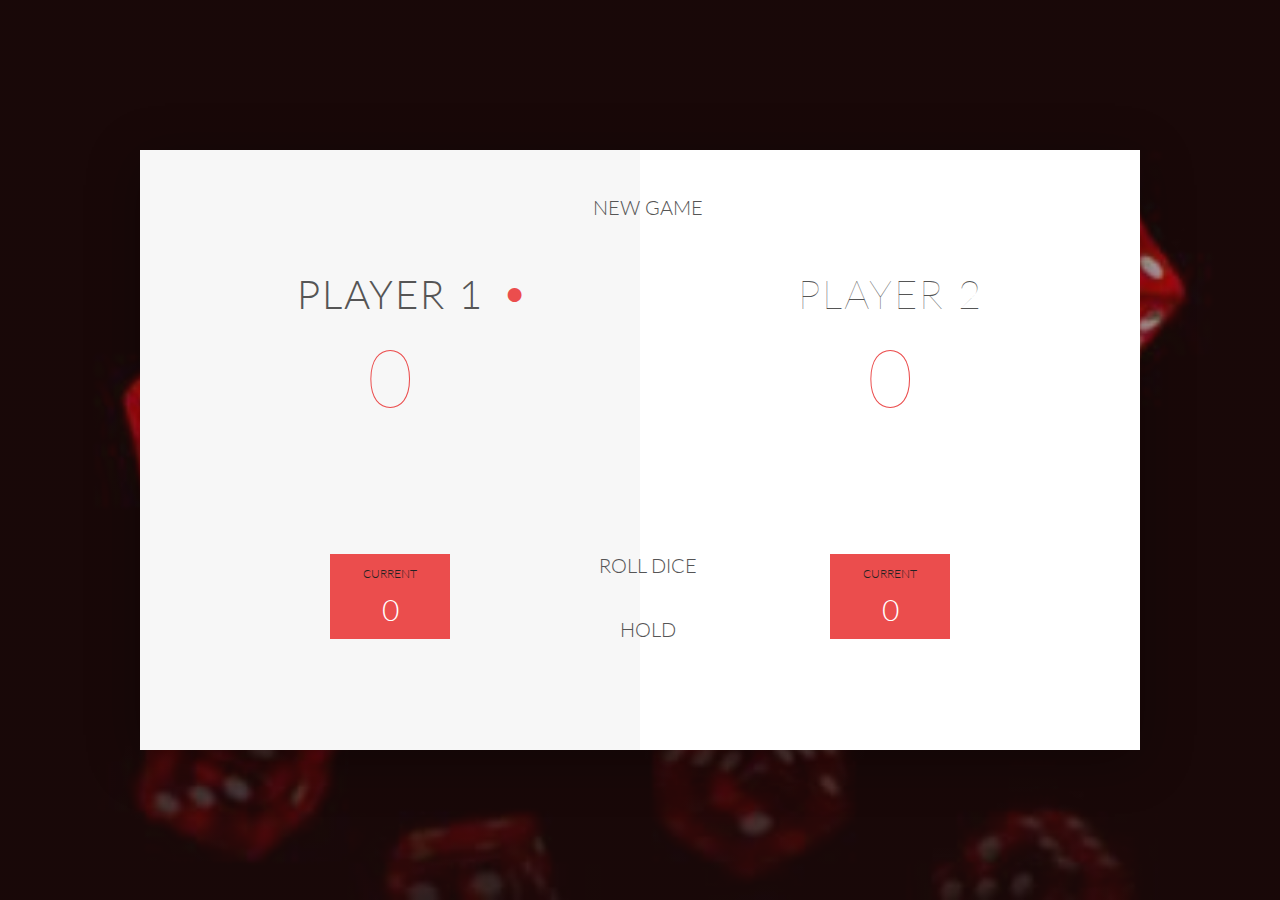
==== index.html @ a0eb4c64 "Add files via upload" ====
<!DOCTYPE html>
<html lang="en">
    <head>
        <meta charset="UTF-8">
        <link href="https://fonts.googleapis.com/css?family=Lato:100,300,600" rel="stylesheet" type="text/css">
        <link href="http://code.ionicframework.com/ionicons/2.0.1/css/ionicons.min.css" rel="stylesheet" type="text/css">
        <link type="text/css" rel="stylesheet" href="Projects\style.css">
        
        <title>Pig Game</title>
    </head>

    <body>
        <div class="wrapper clearfix">
            <div class="player-0-panel active">
                <div class="player-name" id="name-0">Player 1</div>
                <div class="player-score" id="score-0">43</div>
                <div class="player-current-box">
                    <div class="player-current-label">Current</div>
                    <div class="player-current-score" id="current-0">11</div>
                </div>
            </div>
            
            <div class="player-1-panel">
                <div class="player-name" id="name-1">Player 2</div>
                <div class="player-score" id="score-1">72</div>
                <div class="player-current-box">
                    <div class="player-current-label">Current</div>
                    <div class="player-current-score" id="current-1">0</div>
                </div>
            </div>
            
            <button class="btn-new"><i class="ion-ios-plus-outline"></i>New game</button>
            <button class="btn-roll"><i class="ion-ios-loop"></i>Roll dice</button>
            <button class="btn-hold"><i class="ion-ios-download-outline"></i>Hold</button>
            
            <img src="dice-5.png" alt="Dice" class="dice">
        </div>
        
        <script src="/Projects/app.js"></script>
    </body>
</html>
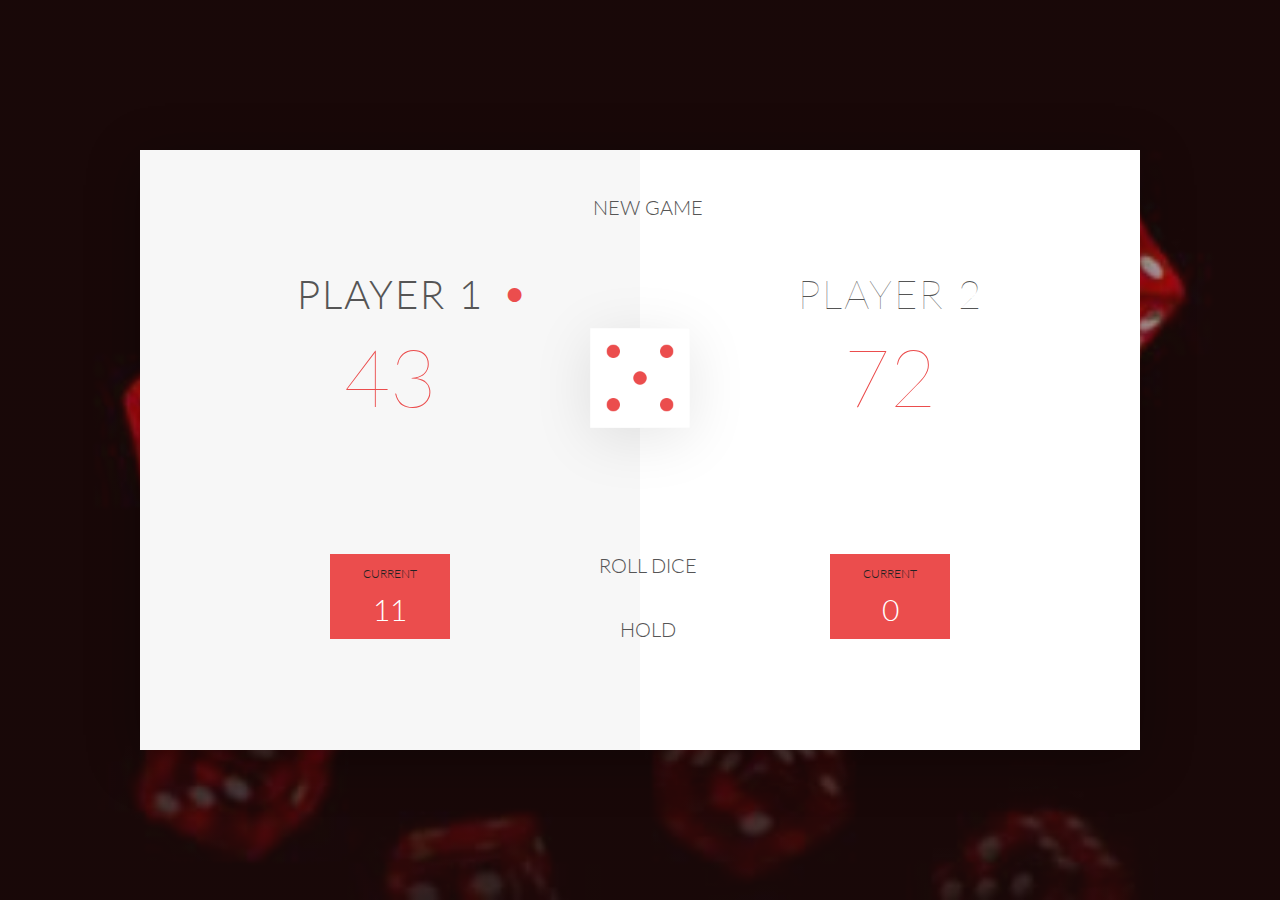
==== commit 75e17dc9: "Update index.html" ====
--- a/index.html
+++ b/index.html
@@ -4,7 +4,7 @@
         <meta charset="UTF-8">
         <link href="https://fonts.googleapis.com/css?family=Lato:100,300,600" rel="stylesheet" type="text/css">
         <link href="http://code.ionicframework.com/ionicons/2.0.1/css/ionicons.min.css" rel="stylesheet" type="text/css">
-        <link type="text/css" rel="stylesheet" href="Projects\style.css">
+        <link type="text/css" rel="stylesheet" href="style.css">
         
         <title>Pig Game</title>
     </head>
@@ -36,6 +36,6 @@
             <img src="dice-5.png" alt="Dice" class="dice">
         </div>
         
-        <script src="/Projects/app.js"></script>
+        <script src="The-Dice-Game/app.js"></script>
     </body>
-</html>+</html>
--- a/style.css
+++ b/style.css
@@ -0,0 +1,156 @@
+/**********************************************
+*** GENERAL
+**********************************************/
+
+* {
+    margin: 0;
+    padding: 0;
+    box-sizing: border-box;
+    
+}
+
+.clearfix::after {
+    content: "";
+    display: table;
+    clear: both;
+}
+
+body {
+    background-image: linear-gradient(rgba(62, 20, 20, 0.4), rgba(62, 20, 20, 0.4)), url(back.jpg);
+    background-size: cover;
+    background-position: center;
+    font-family: Lato;
+    font-weight: 300;
+    position: relative;
+    height: 100vh;
+    color: #555;
+}
+
+.wrapper {
+    width: 1000px;
+    position: absolute;
+    top: 50%;
+    left: 50%;
+    transform: translate(-50%, -50%);
+    background-color: #fff;
+    box-shadow: 0px 10px 50px rgba(0, 0, 0, 0.3);
+    overflow: hidden;
+
+}
+
+.player-0-panel,
+.player-1-panel {
+    width: 50%;
+    float: left;
+    height: 600px;
+    padding: 100px;
+
+}
+
+
+
+/**********************************************
+*** PLAYERS
+**********************************************/
+
+.player-name {
+    font-size: 40px;
+    text-align: center;
+    text-transform: uppercase;
+    letter-spacing: 2px;
+    font-weight: 100;
+    margin-top: 20px;
+    margin-bottom: 10px;
+    position: relative;
+}
+
+.player-score {
+    text-align: center;
+    font-size: 80px;
+    font-weight: 100;
+    color: #EB4D4D;
+    margin-bottom: 130px;
+}
+
+.active { background-color: #f7f7f7; }
+.active .player-name { font-weight: 300; }
+
+.active .player-name::after {
+    content: "\2022";
+    font-size: 47px;
+    position: absolute;
+    color: #EB4D4D;
+    top: -7px;
+    right: 10px;
+    
+}
+
+.player-current-box {
+    background-color: #EB4D4D;
+    color: #fff;
+    width: 40%;
+    margin: 0 auto;
+    padding: 12px;
+    text-align: center;
+}
+
+.player-current-label {
+    text-transform: uppercase;
+    margin-bottom: 10px;
+    font-size: 12px;
+    color: #222;
+}
+
+.player-current-score {
+    font-size: 30px;
+}
+
+button {
+    position: absolute;
+    width: 200px;
+    left: 50%;
+    transform: translateX(-50%);
+    color: #555;
+    background: none;
+    border: none;
+    font-family: Lato;
+    font-size: 20px;
+    text-transform: uppercase;
+    cursor: pointer;
+    font-weight: 300;
+    transition: background-color 0.3s, color 0.3s;
+}
+
+button:hover { font-weight: 600; }
+button:hover i { margin-right: 20px; }
+
+button:focus {
+    outline: none;
+}
+
+i {
+    color: #EB4D4D;
+    display: inline-block;
+    margin-right: 15px;
+    font-size: 32px;
+    line-height: 1;
+    vertical-align: text-top;
+    margin-top: -4px;
+    transition: margin 0.3s;
+}
+
+.btn-new { top: 45px;}
+.btn-roll { top: 403px;}
+.btn-hold { top: 467px;}
+
+.dice {
+    position: absolute;
+    left: 50%;
+    top: 178px;
+    transform: translateX(-50%);
+    height: 100px;
+    box-shadow: 0px 10px 60px rgba(0, 0, 0, 0.10);
+}
+
+.winner { background-color: #f7f7f7; }
+.winner .player-name { font-weight: 300; color: #EB4D4D; }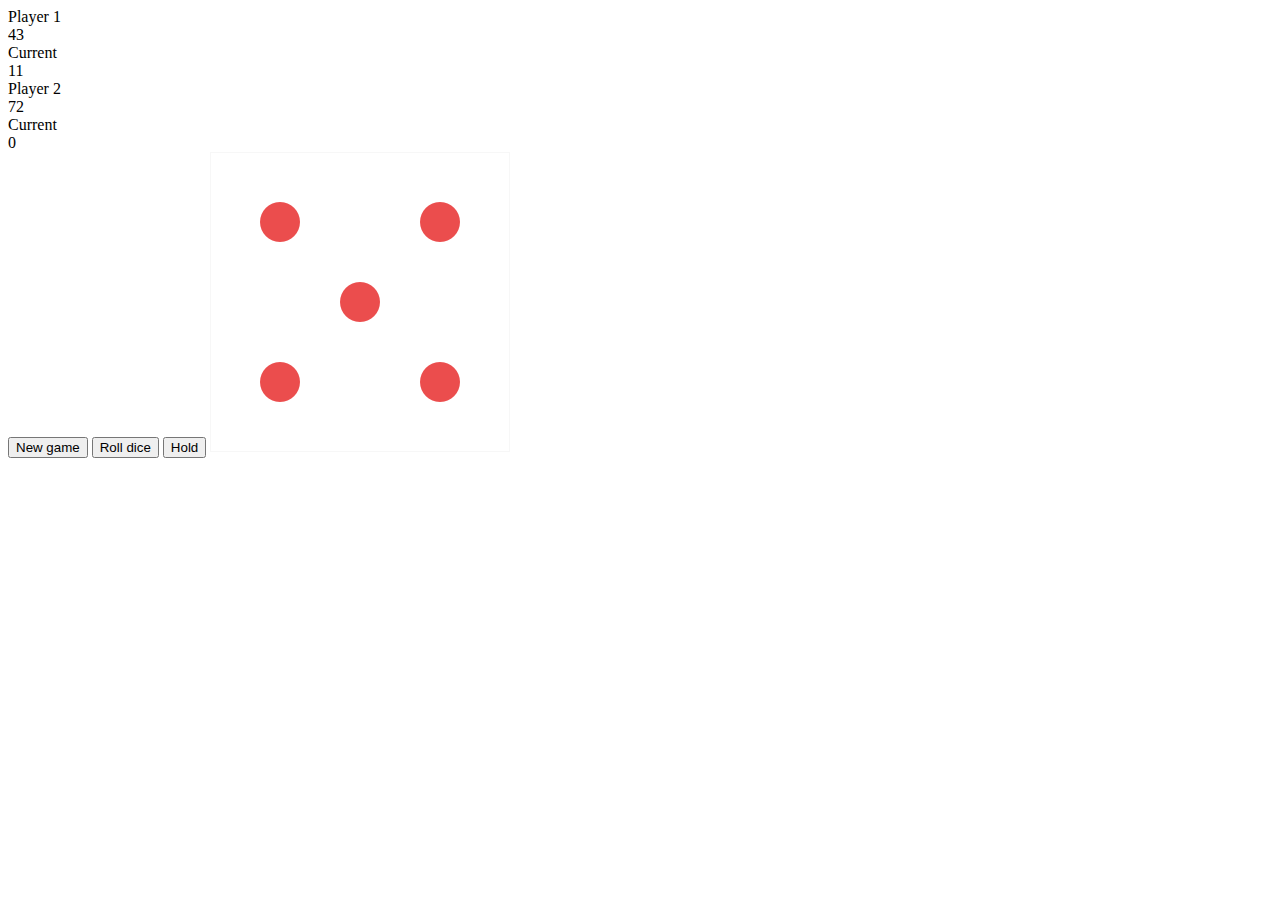
==== commit b1fe00d7: "Update index.html" ====
--- a/index.html
+++ b/index.html
@@ -4,7 +4,7 @@
         <meta charset="UTF-8">
         <link href="https://fonts.googleapis.com/css?family=Lato:100,300,600" rel="stylesheet" type="text/css">
         <link href="http://code.ionicframework.com/ionicons/2.0.1/css/ionicons.min.css" rel="stylesheet" type="text/css">
-        <link type="text/css" rel="stylesheet" href="style.css">
+        <link type="text/css" rel="stylesheet" href="The-Dice-Game\style.css">
         
         <title>Pig Game</title>
     </head>
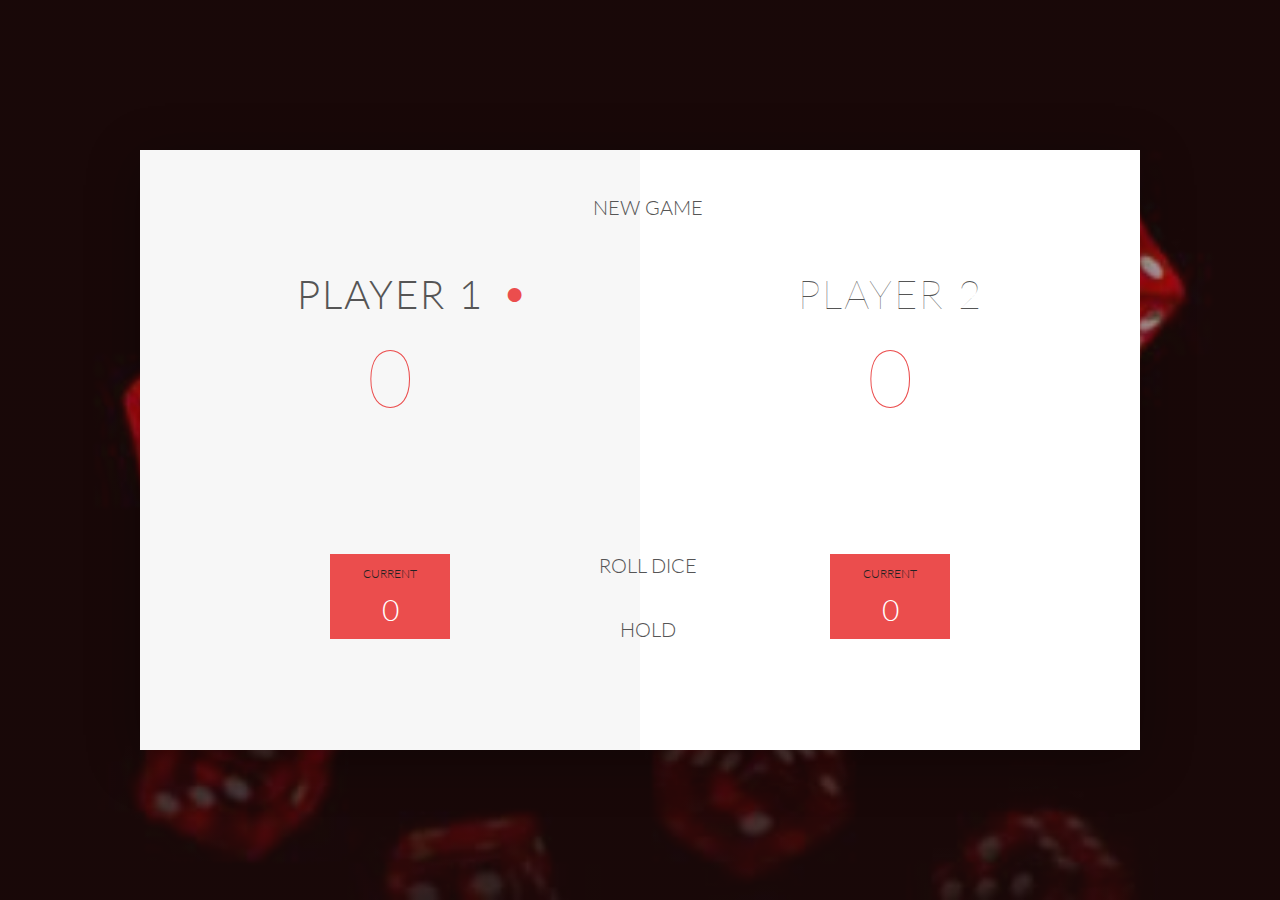
==== commit 74ed2613: "Update index.html" ====
--- a/index.html
+++ b/index.html
@@ -4,7 +4,7 @@
         <meta charset="UTF-8">
         <link href="https://fonts.googleapis.com/css?family=Lato:100,300,600" rel="stylesheet" type="text/css">
         <link href="http://code.ionicframework.com/ionicons/2.0.1/css/ionicons.min.css" rel="stylesheet" type="text/css">
-        <link type="text/css" rel="stylesheet" href="The-Dice-Game\style.css">
+        <link type="text/css" rel="stylesheet" href="style.css">
         
         <title>Pig Game</title>
     </head>
@@ -36,6 +36,6 @@
             <img src="dice-5.png" alt="Dice" class="dice">
         </div>
         
-        <script src="The-Dice-Game/app.js"></script>
+        <script src="app.js"></script>
     </body>
 </html>
--- a/style.css
+++ b/style.css
@@ -0,0 +1,156 @@
+/**********************************************
+*** GENERAL
+**********************************************/
+
+* {
+    margin: 0;
+    padding: 0;
+    box-sizing: border-box;
+    
+}
+
+.clearfix::after {
+    content: "";
+    display: table;
+    clear: both;
+}
+
+body {
+    background-image: linear-gradient(rgba(62, 20, 20, 0.4), rgba(62, 20, 20, 0.4)), url(back.jpg);
+    background-size: cover;
+    background-position: center;
+    font-family: Lato;
+    font-weight: 300;
+    position: relative;
+    height: 100vh;
+    color: #555;
+}
+
+.wrapper {
+    width: 1000px;
+    position: absolute;
+    top: 50%;
+    left: 50%;
+    transform: translate(-50%, -50%);
+    background-color: #fff;
+    box-shadow: 0px 10px 50px rgba(0, 0, 0, 0.3);
+    overflow: hidden;
+
+}
+
+.player-0-panel,
+.player-1-panel {
+    width: 50%;
+    float: left;
+    height: 600px;
+    padding: 100px;
+
+}
+
+
+
+/**********************************************
+*** PLAYERS
+**********************************************/
+
+.player-name {
+    font-size: 40px;
+    text-align: center;
+    text-transform: uppercase;
+    letter-spacing: 2px;
+    font-weight: 100;
+    margin-top: 20px;
+    margin-bottom: 10px;
+    position: relative;
+}
+
+.player-score {
+    text-align: center;
+    font-size: 80px;
+    font-weight: 100;
+    color: #EB4D4D;
+    margin-bottom: 130px;
+}
+
+.active { background-color: #f7f7f7; }
+.active .player-name { font-weight: 300; }
+
+.active .player-name::after {
+    content: "\2022";
+    font-size: 47px;
+    position: absolute;
+    color: #EB4D4D;
+    top: -7px;
+    right: 10px;
+    
+}
+
+.player-current-box {
+    background-color: #EB4D4D;
+    color: #fff;
+    width: 40%;
+    margin: 0 auto;
+    padding: 12px;
+    text-align: center;
+}
+
+.player-current-label {
+    text-transform: uppercase;
+    margin-bottom: 10px;
+    font-size: 12px;
+    color: #222;
+}
+
+.player-current-score {
+    font-size: 30px;
+}
+
+button {
+    position: absolute;
+    width: 200px;
+    left: 50%;
+    transform: translateX(-50%);
+    color: #555;
+    background: none;
+    border: none;
+    font-family: Lato;
+    font-size: 20px;
+    text-transform: uppercase;
+    cursor: pointer;
+    font-weight: 300;
+    transition: background-color 0.3s, color 0.3s;
+}
+
+button:hover { font-weight: 600; }
+button:hover i { margin-right: 20px; }
+
+button:focus {
+    outline: none;
+}
+
+i {
+    color: #EB4D4D;
+    display: inline-block;
+    margin-right: 15px;
+    font-size: 32px;
+    line-height: 1;
+    vertical-align: text-top;
+    margin-top: -4px;
+    transition: margin 0.3s;
+}
+
+.btn-new { top: 45px;}
+.btn-roll { top: 403px;}
+.btn-hold { top: 467px;}
+
+.dice {
+    position: absolute;
+    left: 50%;
+    top: 178px;
+    transform: translateX(-50%);
+    height: 100px;
+    box-shadow: 0px 10px 60px rgba(0, 0, 0, 0.10);
+}
+
+.winner { background-color: #f7f7f7; }
+.winner .player-name { font-weight: 300; color: #EB4D4D; }